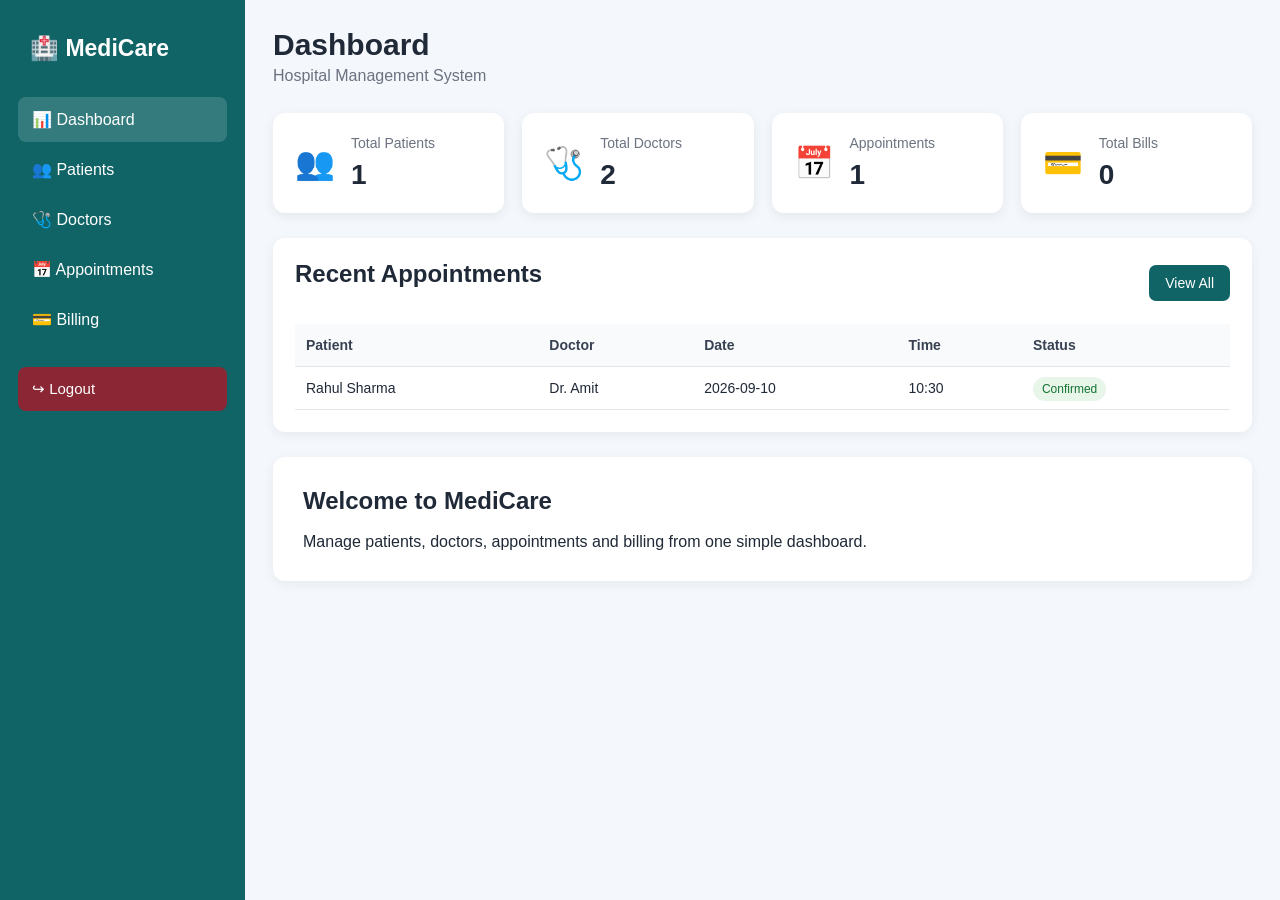
==== index.html @ 14a0873a "initilize commit hospital management system" ====
<!DOCTYPE html>
<html lang="en">
<head>
<meta charset="UTF-8"><meta name="viewport" content="width=device-width, initial-scale=1.0">
<title>MediCare HMS - Dashboard</title><link rel="stylesheet" href="css/style.css">
</head>
<body>
<div id="sidebar"></div>
<main class="main">
<header class="topbar"><div><h1>Dashboard</h1><p>Hospital Management System</p></div><button class="menu-btn" onclick="toggleSidebar()">☰</button></header>
<section class="cards">
<div class="card"><span>👥</span><div><p>Total Patients</p><h2 id="dashPatients">0</h2></div></div>
<div class="card"><span>🩺</span><div><p>Total Doctors</p><h2 id="dashDoctors">0</h2></div></div>
<div class="card"><span>📅</span><div><p>Appointments</p><h2 id="dashAppointments">0</h2></div></div>
<div class="card"><span>💳</span><div><p>Total Bills</p><h2 id="dashBills">0</h2></div></div>
</section>
<section class="panel">
<div class="panel-head"><h2>Recent Appointments</h2><a class="btn" href="appointments.html">View All</a></div>
<div class="table-wrap"><table><thead><tr><th>Patient</th><th>Doctor</th><th>Date</th><th>Time</th><th>Status</th></tr></thead><tbody id="recentAppointments"></tbody></table></div>
</section>
<section class="panel welcome"><h2>Welcome to MediCare</h2><p>Manage patients, doctors, appointments and billing from one simple dashboard.</p></section>
</main>
<script src="js/app.js"></script><script>renderDashboard();</script>
</body></html>
---- css/style.css ----
*{box-sizing:border-box;margin:0;padding:0}body{font-family:Arial,sans-serif;background:#f4f7fb;color:#1f2937;display:flex}.sidebar{width:245px;height:100vh;background:#116466;color:white;position:fixed;padding:25px 18px;z-index:10}.brand{font-size:23px;font-weight:700;padding:10px 12px 30px}.sidebar ul{list-style:none}.sidebar li{margin:5px 0}.sidebar a,.logout{display:block;padding:13px 14px;border-radius:8px;color:#fff;text-decoration:none;cursor:pointer}.sidebar a:hover,.sidebar a.active{background:rgba(255,255,255,.15)}.logout{margin-top:25px;background:#8b2635;border:0;width:100%;text-align:left;font-size:15px}.main{margin-left:245px;width:calc(100% - 245px);padding:28px}.topbar{display:flex;justify-content:space-between;align-items:center;margin-bottom:28px}.topbar h1{font-size:30px;margin-bottom:5px}.topbar p{color:#6b7280}.menu-btn{display:none;border:0;background:#116466;color:white;padding:9px 12px;border-radius:6px;font-size:20px}.cards{display:grid;grid-template-columns:repeat(4,1fr);gap:18px;margin-bottom:25px}.card{background:#fff;padding:22px;border-radius:12px;box-shadow:0 3px 12px rgba(0,0,0,.07);display:flex;gap:16px;align-items:center}.card>span{font-size:32px}.card p{color:#6b7280;font-size:14px;margin-bottom:8px}.card h2{font-size:28px}.panel{background:#fff;border-radius:12px;padding:22px;margin-bottom:25px;box-shadow:0 3px 12px rgba(0,0,0,.06)}.panel h2{margin-bottom:18px}.panel-head{display:flex;justify-content:space-between;align-items:center;gap:15px;margin-bottom:18px}.btn{display:inline-block;background:#116466;color:#fff;border:0;border-radius:7px;padding:10px 16px;text-decoration:none;cursor:pointer;font-size:14px}.btn.primary{background:#116466}.btn.danger{background:#b42318}.table-wrap{overflow-x:auto}table{width:100%;border-collapse:collapse;min-width:700px}th,td{padding:13px 11px;border-bottom:1px solid #e5e7eb;text-align:left;font-size:14px}th{background:#f8fafc;color:#374151}.search{border:1px solid #d1d5db;border-radius:7px;padding:10px 12px;width:240px}.form-grid{display:grid;grid-template-columns:repeat(2,1fr);gap:14px}.form-grid input,.form-grid select,.form-grid textarea,.login-card input{width:100%;padding:12px;border:1px solid #d1d5db;border-radius:7px;font-size:14px}.form-grid textarea{min-height:90px;resize:vertical}.form-grid button{width:max-content}.status{padding:5px 9px;border-radius:20px;background:#e8f5e9;color:#137333;font-size:12px}.status.pending{background:#fff7df;color:#9a6700}.status.cancelled{background:#fdecec;color:#b42318}.status.completed{background:#e8f0fe;color:#2455a4}.welcome{padding:30px}.login-body{min-height:100vh;display:flex;align-items:center;justify-content:center;background:#116466}.login-card{background:#fff;width:360px;padding:35px;border-radius:15px;text-align:center;box-shadow:0 10px 30px rgba(0,0,0,.2)}.logo{font-size:45px}.login-card h1{margin:8px 0}.login-card>p{color:#6b7280;margin-bottom:25px}.login-card form{display:grid;gap:13px}.full{width:100%}.login-card small{display:block;margin-top:18px;color:#6b7280}.error{color:#b42318!important;margin:10px 0!important}.action{display:flex;gap:6px}@media(max-width:1000px){.cards{grid-template-columns:repeat(2,1fr)}}@media(max-width:700px){.sidebar{transform:translateX(-100%);transition:.2s}.sidebar.open{transform:translateX(0)}.main{margin-left:0;width:100%;padding:18px}.menu-btn{display:block}.cards{grid-template-columns:1fr}.form-grid{grid-template-columns:1fr}.panel-head{align-items:flex-start;flex-direction:column}.search{width:100%}}
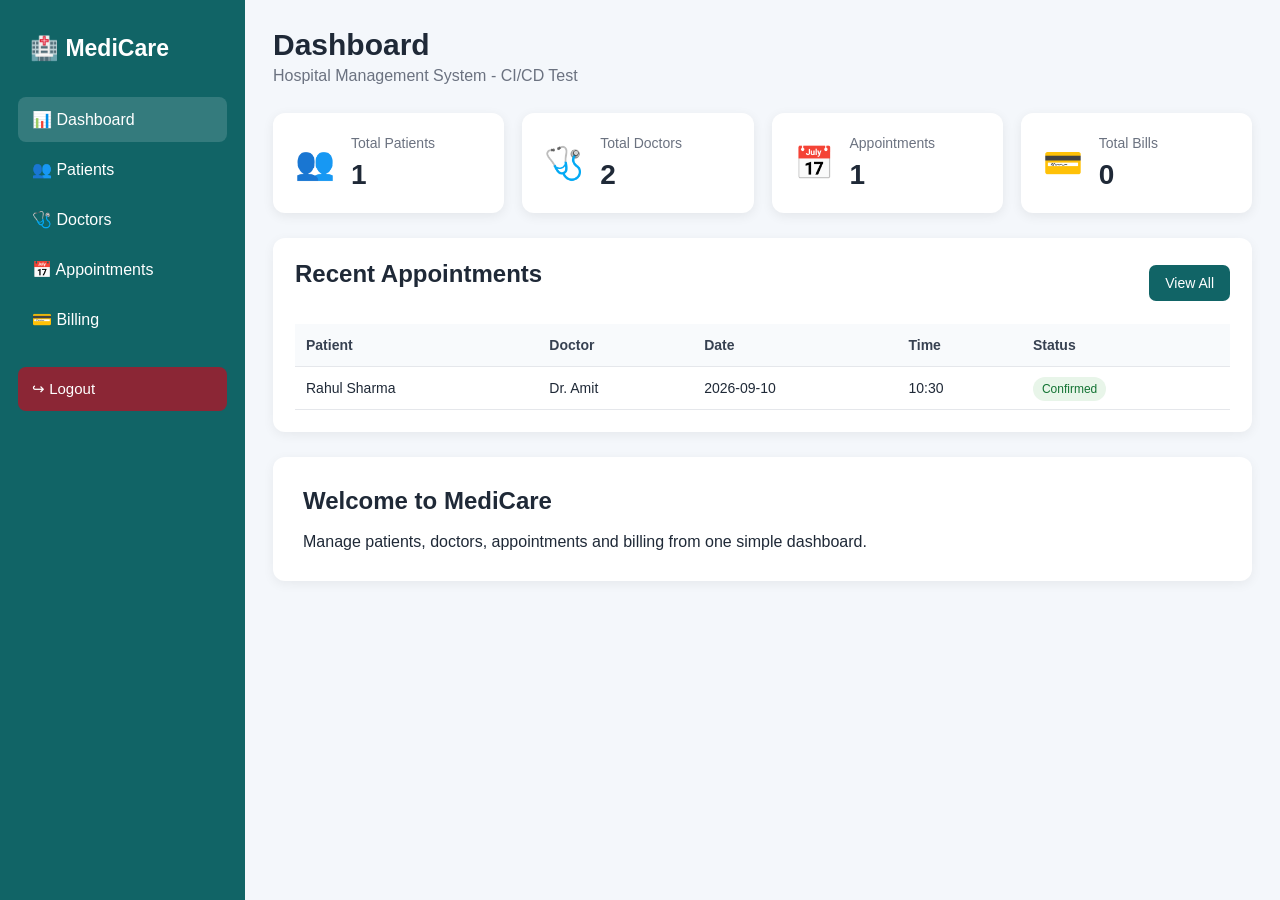
==== commit e43e6b65: "test automatic deployment" ====
--- a/index.html
+++ b/index.html
@@ -7,7 +7,7 @@
 <body>
 <div id="sidebar"></div>
 <main class="main">
-<header class="topbar"><div><h1>Dashboard</h1><p>Hospital Management System</p></div><button class="menu-btn" onclick="toggleSidebar()">☰</button></header>
+<header class="topbar"><div><h1>Dashboard</h1><p>Hospital Management System - CI/CD Test</p></div><button class="menu-btn" onclick="toggleSidebar()">☰</button></header>
 <section class="cards">
 <div class="card"><span>👥</span><div><p>Total Patients</p><h2 id="dashPatients">0</h2></div></div>
 <div class="card"><span>🩺</span><div><p>Total Doctors</p><h2 id="dashDoctors">0</h2></div></div>
